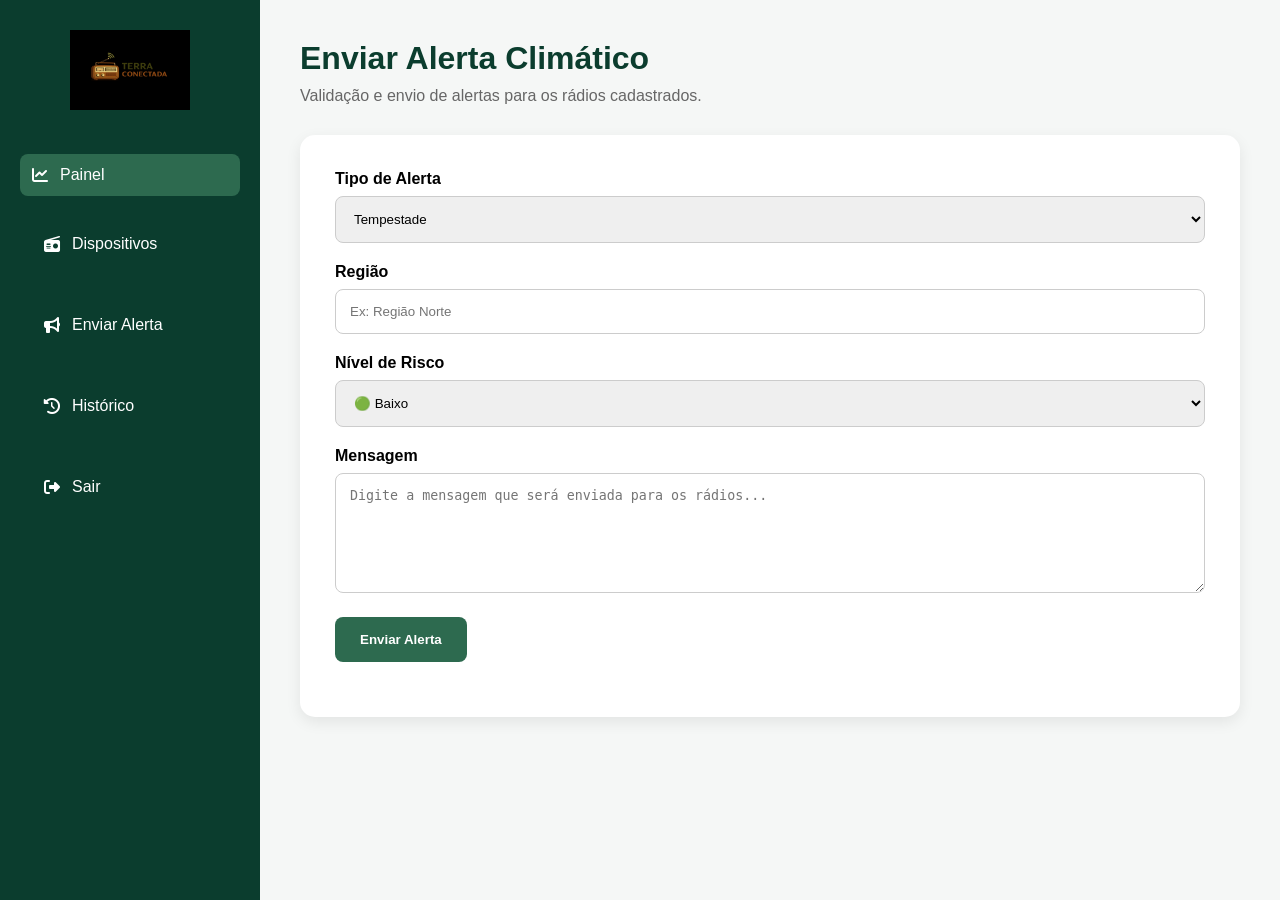
==== pages/alertas.html @ 36a2457c "primeira versão Terra Conectada" ====
<!DOCTYPE html>
<html lang="pt-BR">

<head>

    <meta charset="UTF-8">
    <meta name="viewport" content="width=device-width, initial-scale=1.0">

    <title>Enviar Alerta - Terra Conectada</title>

    <link rel="stylesheet" href="../assets/css/alertas.css">

    <link rel="stylesheet"
    href="https://cdnjs.cloudflare.com/ajax/libs/font-awesome/6.5.2/css/all.min.css">

</head>

<body>

<div class="container">

    <!-- SIDEBAR -->

    <aside class="sidebar">

        <div class="sidebar-logo">

            <img src="../assets/img/logo.png.png"
            alt="Logo Terra Conectada">

        </div>

        <nav>

            <ul>

                <li class="active">
                        <i class="fas fa-chart-line"></i>
                        Painel
                    </li>

                    <li>
                      <a href="dispositivos.html">
                     <i class="fas fa-radio"></i>
                            Dispositivos
                    </a>
                    </li>

                    <li>
                        <a href="alertas.html">
                            <i class="fas fa-bullhorn"></i>
                            Enviar Alerta
                        </a>
                    </li>

                    <li>
                        <a href="historico.html">
                            <i class="fas fa-clock-rotate-left"></i>
                            Histórico
                        </a>
                    </li>

                    <li>
                        <a href="../login.html">
                            <i class="fas fa-right-from-bracket"></i>
                            Sair
                        </a>
                    </li>

            </ul>

        </nav>

    </aside>

    <!-- CONTEÚDO -->

    <main class="main-content">

        <header class="topo">

            <h1>Enviar Alerta Climático</h1>

            <p>
                Validação e envio de alertas para os rádios cadastrados.
            </p>

        </header>

        <section class="form-card">

            <form id="alertaForm">

                <div class="campo">

                    <label>Tipo de Alerta</label>

                    <select id="tipo">

                        <option>Tempestade</option>
                        <option>Alagamento</option>
                        <option>Chuvas Intensas</option>
                        <option>Ventos Fortes</option>
                        <option>Deslizamento</option>

                    </select>

                </div>

                <div class="campo">

                    <label>Região</label>

                    <input
                    type="text"
                    id="regiao"
                    placeholder="Ex: Região Norte">

                </div>

                <div class="campo">

                    <label>Nível de Risco</label>

                    <select id="nivel">

                        <option>🟢 Baixo</option>
                        <option>🟡 Médio</option>
                        <option>🔴 Crítico</option>

                    </select>

                </div>

                <div class="campo">

                    <label>Mensagem</label>

                    <textarea
                    id="mensagem"
                    rows="6"
                    placeholder="Digite a mensagem que será enviada para os rádios..."></textarea>

                </div>

                <button type="submit">
                    Enviar Alerta
                </button>

                <p id="sucesso"></p>

            </form>

        </section>

    </main>

</div>

<script src="../assets/js/alertas.js"></script>

</body>
</html>
---- assets/css/alertas.css ----
*{
    margin:0;
    padding:0;
    box-sizing:border-box;
}

html,
body{
    width:100%;
    overflow-x:hidden;
}

body{
    font-family:Arial, Helvetica, sans-serif;
    background:#f5f7f6;
}

.container{
    display:grid;
    grid-template-columns:260px 1fr;
    min-height:100vh;
}

/* SIDEBAR */

.sidebar{
    background:#0b3d2e;
    color:white;
    padding:30px 20px;
}

.sidebar-logo{
    text-align:center;
    margin-bottom:40px;
}

.sidebar-logo img{
    width:120px;
}

.sidebar ul{
    list-style:none;
}

.sidebar li{
    margin-bottom:15px;
}

.sidebar li,
.sidebar a{

    display:flex;
    align-items:center;

    gap:12px;

    text-decoration:none;

    color:white;

    padding:12px;

    border-radius:8px;
}

.sidebar li:hover,
.sidebar a:hover{
    background:#2d6a4f;
}

.active{
    background:#2d6a4f;
}

/* CONTEÚDO */

.main-content{
    padding:40px;
}

.topo{
    margin-bottom:30px;
}

.topo h1{
    color:#0b3d2e;
    margin-bottom:10px;
}

.topo p{
    color:#666;
}

/* FORMULÁRIO */

.form-card{

    background:white;

    padding:35px;

    border-radius:15px;

    box-shadow:0 5px 15px rgba(0,0,0,.08);
}

.campo{
    margin-bottom:20px;
}

.campo label{

    display:block;

    margin-bottom:8px;

    font-weight:bold;
}

.campo input,
.campo select,
.campo textarea{

    width:100%;

    padding:14px;

    border:1px solid #ccc;

    border-radius:8px;
}

button{

    border:none;

    background:#2d6a4f;

    color:white;

    padding:15px 25px;

    border-radius:8px;

    cursor:pointer;

    font-weight:bold;
}

button:hover{
    background:#40916c;
}

#sucesso{
    margin-top:20px;
    color:green;
    font-weight:bold;
}

@media(max-width:900px){

    .container{
        grid-template-columns:1fr;
    }

    .main-content{
        padding:20px;
    }

}
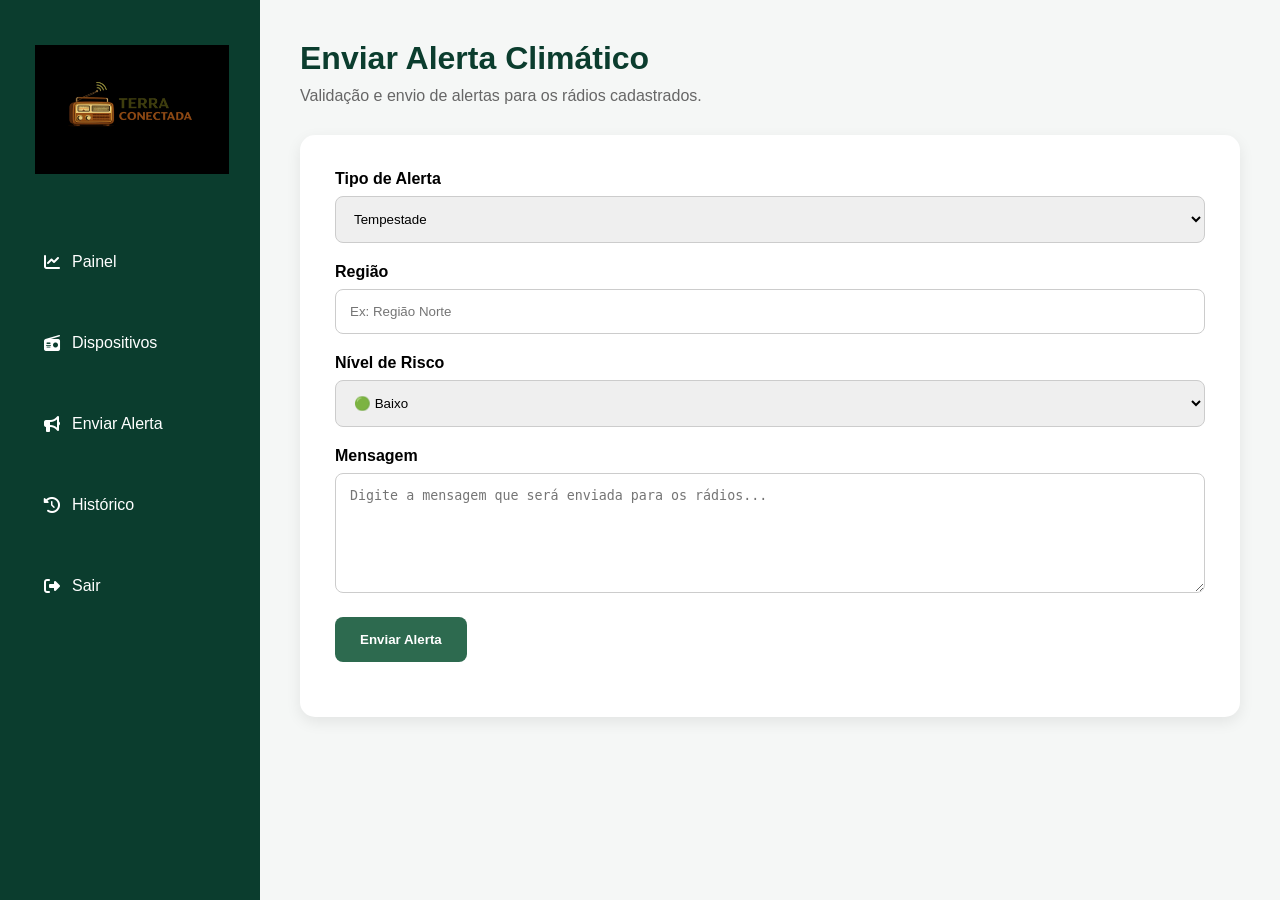
==== commit 577d216d: "endereçamento ajustado e imagem do monitoramento." ====
--- a/pages/alertas.html
+++ b/pages/alertas.html
@@ -19,24 +19,27 @@
 
 <div class="container">
 
-    <!-- SIDEBAR -->
+
 
     <aside class="sidebar">
 
         <div class="sidebar-logo">
-
+             <a href="../index.html">
             <img src="../assets/img/logo.png.png"
             alt="Logo Terra Conectada">
-
+        </a>
         </div>
 
         <nav>
 
             <ul>
 
-                <li class="active">
+                <li>
+                    <a href="painel.html">
+                
                         <i class="fas fa-chart-line"></i>
                         Painel
+                        </a>
                     </li>
 
                     <li>
@@ -73,7 +76,6 @@
 
     </aside>
 
-    <!-- CONTEÚDO -->
 
     <main class="main-content">
 
--- a/assets/css/alertas.css
+++ b/assets/css/alertas.css
@@ -21,7 +21,6 @@
     min-height:100vh;
 }
 
-/* SIDEBAR */
 
 .sidebar{
     background:#0b3d2e;
@@ -72,7 +71,7 @@
     background:#2d6a4f;
 }
 
-/* CONTEÚDO */
+
 
 .main-content{
     padding:40px;
@@ -91,7 +90,6 @@
     color:#666;
 }
 
-/* FORMULÁRIO */
 
 .form-card{
 
@@ -167,4 +165,11 @@
         padding:20px;
     }
 
+}
+
+img {
+    width: 200px !important;
+    height: auto !important;
+    display: block !important;
+    border: 3px solid rgba(255, 0, 0, 0) !important;
 }
